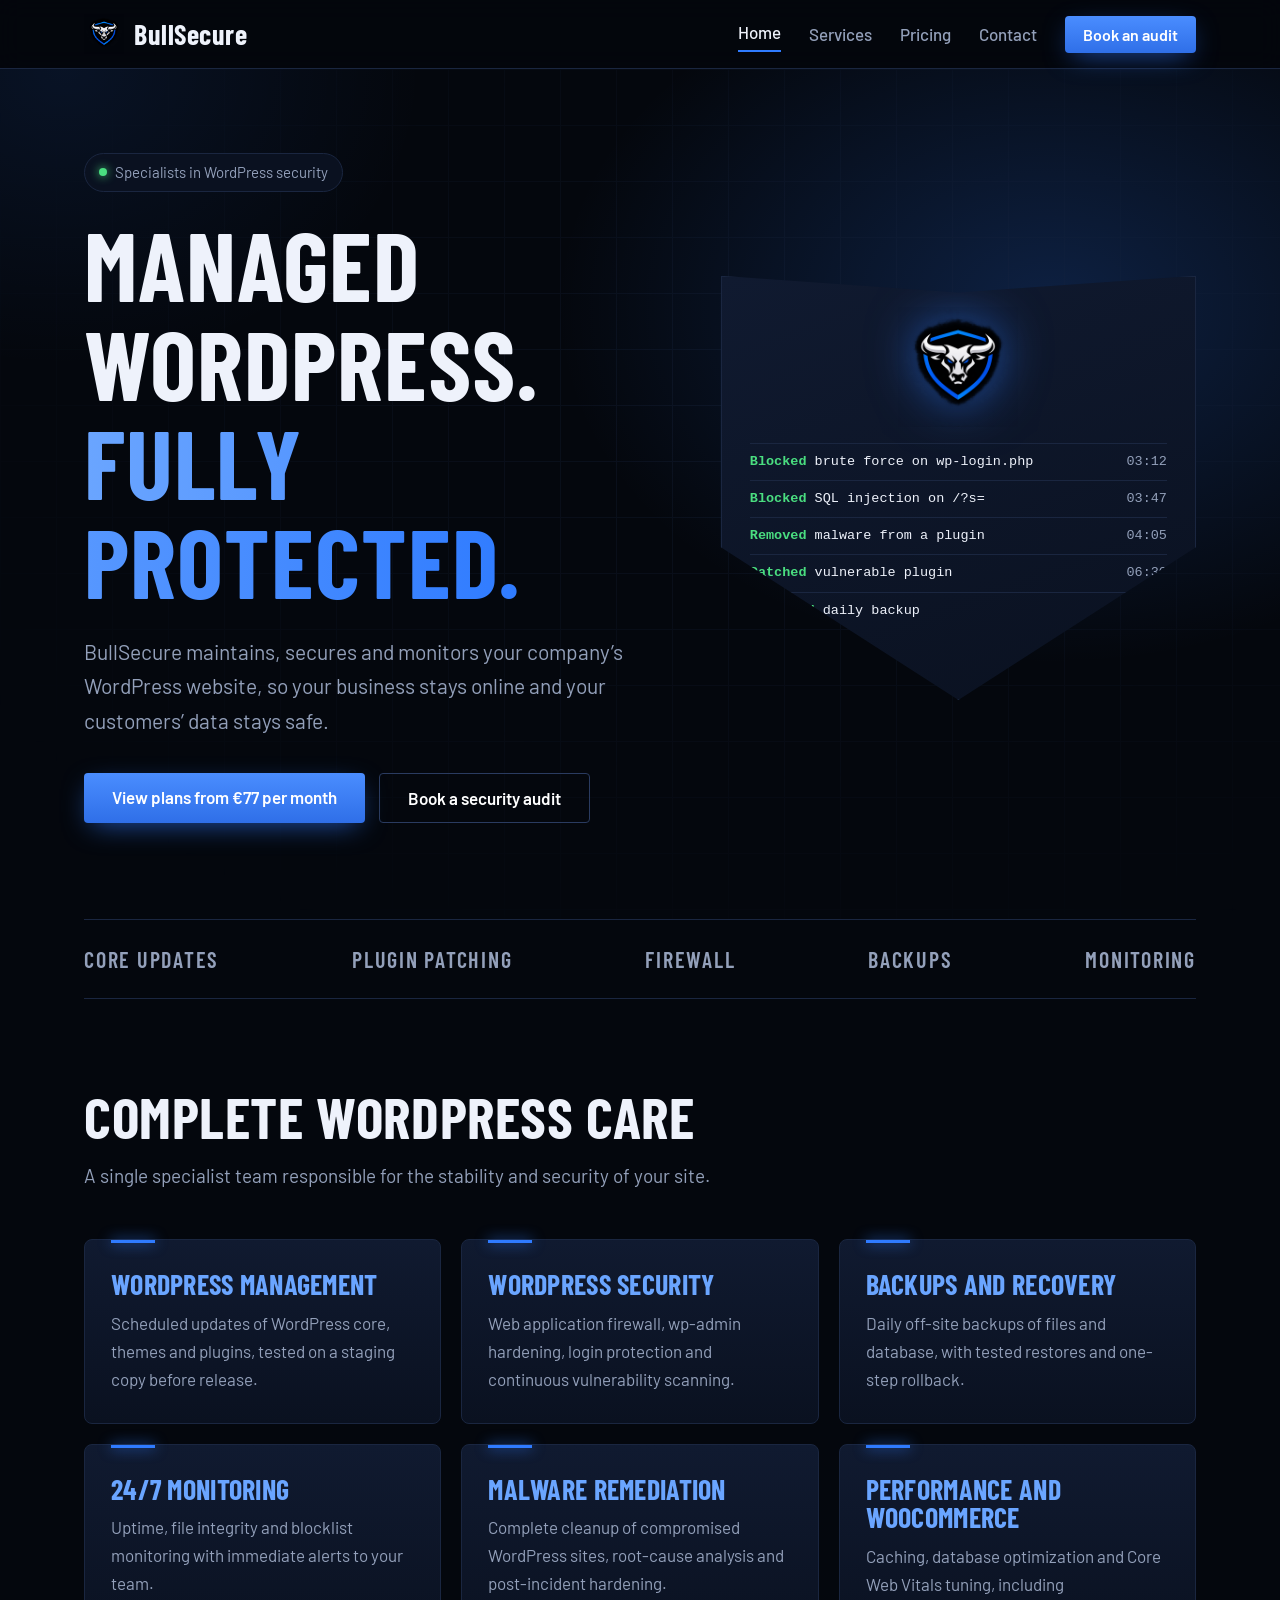
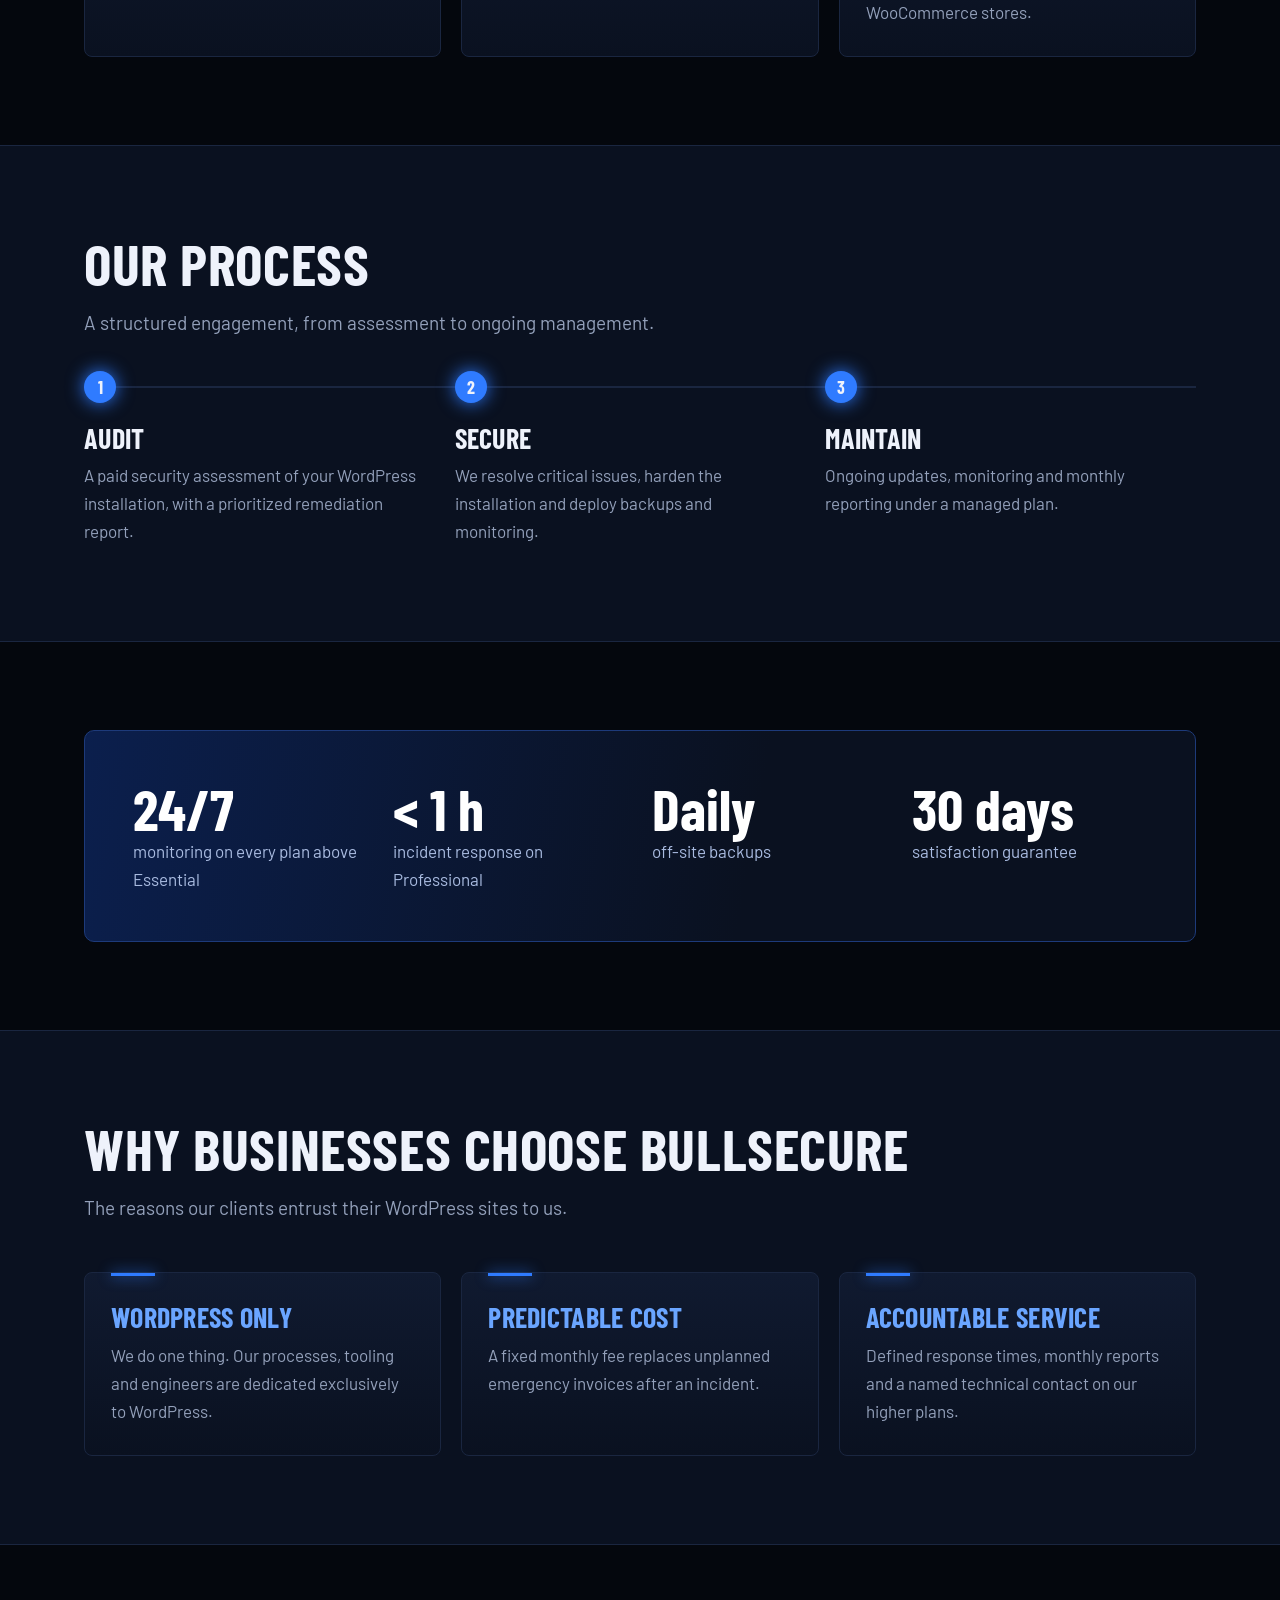
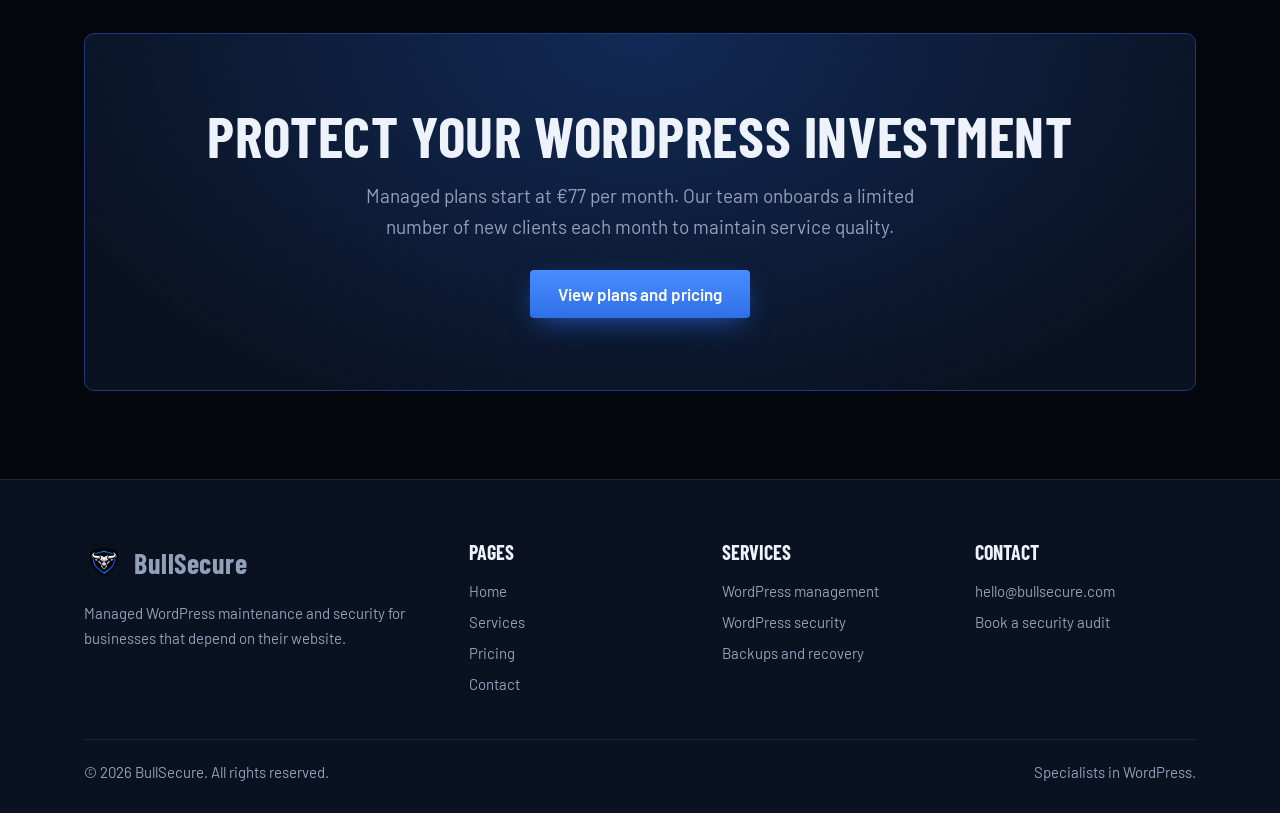
==== index.html @ 9d7e0af6 "First commit :p" ====
<!DOCTYPE html>
<html lang="en"><head><meta charset="utf-8"><meta name="viewport" content="width=device-width, initial-scale=1">
<title>Managed WordPress maintenance and security | BullSecure</title><meta name="description" content="BullSecure provides managed WordPress maintenance and security for businesses.">
<link rel="icon" href="assets/favicon.png"><link rel="preconnect" href="https://fonts.googleapis.com"><link href="https://fonts.googleapis.com/css2?family=Barlow+Condensed:wght@600;700&family=Barlow:wght@400;500;600&display=swap" rel="stylesheet">
<link rel="stylesheet" href="styles.css"></head><body>
<header><div class="w nav"><a class="brand" href="index.html"><img src="assets/logo.png" alt="">BullSecure</a>
<button class="tg" aria-expanded="false" aria-label="Toggle menu">Menu</button>
<nav><a href="index.html" aria-current="page">Home</a><a href="services.html">Services</a><a href="pricing.html">Pricing</a><a href="contact.html">Contact</a><a class="btn sm" href="contact.html">Book an audit</a></nav></div></header>
<main>
<div class="hero"><div class="w hg"><div><span class="pill">Specialists in WordPress security</span><h1>Managed WordPress. <em>Fully protected.</em></h1>
<p class="sub">BullSecure maintains, secures and monitors your company’s WordPress website, so your business stays online and your customers’ data stays safe.</p>
<div class="cta"><a class="btn" href="pricing.html">View plans from €77 per month</a><a class="btn o" href="contact.html">Book a security audit</a></div></div>
<div class="shield" aria-label="Example of blocked activity"><img src="assets/logo.png" alt="BullSecure logo"><ul class="feed">
<li><span><b>Blocked</b> brute force on wp-login.php</span><i>03:12</i></li><li><span><b>Blocked</b> SQL injection on /?s=</span><i>03:47</i></li><li><span><b>Removed</b> malware from a plugin</span><i>04:05</i></li><li><span><b>Patched</b> vulnerable plugin</span><i>06:30</i></li><li><span><b>Verified</b> daily backup</span><i>07:00</i></li></ul></div></div></div>
<div class="w"><div class="strip"><span>Core updates</span><span>Plugin patching</span><span>Firewall</span><span>Backups</span><span>Monitoring</span></div></div>
<section><div class="w"><h2>Complete WordPress care</h2><p class="lead">A single specialist team responsible for the stability and security of your site.</p><div class="g3"><div class="card"><h3>WordPress management</h3><p>Scheduled updates of WordPress core, themes and plugins, tested on a staging copy before release.</p></div><div class="card"><h3>WordPress security</h3><p>Web application firewall, wp-admin hardening, login protection and continuous vulnerability scanning.</p></div><div class="card"><h3>Backups and recovery</h3><p>Daily off-site backups of files and database, with tested restores and one-step rollback.</p></div><div class="card"><h3>24/7 monitoring</h3><p>Uptime, file integrity and blocklist monitoring with immediate alerts to your team.</p></div><div class="card"><h3>Malware remediation</h3><p>Complete cleanup of compromised WordPress sites, root-cause analysis and post-incident hardening.</p></div><div class="card"><h3>Performance and WooCommerce</h3><p>Caching, database optimization and Core Web Vitals tuning, including WooCommerce stores.</p></div></div></div></section>
<section class="alt"><div class="w"><h2>Our process</h2><p class="lead">A structured engagement, from assessment to ongoing management.</p><div class="steps">
<div class="step"><h3>Audit</h3><p>A paid security assessment of your WordPress installation, with a prioritized remediation report.</p></div>
<div class="step"><h3>Secure</h3><p>We resolve critical issues, harden the installation and deploy backups and monitoring.</p></div>
<div class="step"><h3>Maintain</h3><p>Ongoing updates, monitoring and monthly reporting under a managed plan.</p></div></div></div></section>
<section><div class="w"><div class="band"><div><strong>24/7</strong><span>monitoring on every plan above Essential</span></div><div><strong>&lt; 1 h</strong><span>incident response on Professional</span></div><div><strong>Daily</strong><span>off-site backups</span></div><div><strong>30 days</strong><span>satisfaction guarantee</span></div></div></div></section>
<section class="alt"><div class="w"><h2>Why businesses choose BullSecure</h2><p class="lead">The reasons our clients entrust their WordPress sites to us.</p><div class="g3">
<div class="card"><h3>WordPress only</h3><p>We do one thing. Our processes, tooling and engineers are dedicated exclusively to WordPress.</p></div>
<div class="card"><h3>Predictable cost</h3><p>A fixed monthly fee replaces unplanned emergency invoices after an incident.</p></div>
<div class="card"><h3>Accountable service</h3><p>Defined response times, monthly reports and a named technical contact on our higher plans.</p></div></div></div></section><section><div class="w"><div class="cb"><h2>Protect your WordPress investment</h2><p>Managed plans start at €77 per month. Our team onboards a limited number of new clients each month to maintain service quality.</p><a class="btn" href="pricing.html">View plans and pricing</a></div></div></section></main>
<footer><div class="w"><div class="fg"><div><a class="brand" href="index.html"><img src="assets/logo.png" alt="">BullSecure</a><p>Managed WordPress maintenance and security for businesses that depend on their website.</p></div>
<div><h4>Pages</h4><a href="index.html">Home</a><a href="services.html">Services</a><a href="pricing.html">Pricing</a><a href="contact.html">Contact</a></div><div><h4>Services</h4><a href="services.html">WordPress management</a><a href="services.html">WordPress security</a><a href="services.html">Backups and recovery</a></div><div><h4>Contact</h4><a href="mailto:hello@bullsecure.com">hello@bullsecure.com</a><a href="contact.html">Book a security audit</a></div></div>
<div class="copy"><span>© 2026 BullSecure. All rights reserved.</span><span>Specialists in WordPress.</span></div></div></footer>
<script src="script.js"></script></body></html>
---- styles.css ----
:root{--bg:#04070d;--s:#0a1120;--s2:#101a30;--tx:#eef2fb;--mu:#93a0ba;--ln:#1a2640;--ac:#2f7bff;--ac2:#6aa5ff;--ok:#4ade80;color-scheme:dark}
*,*::before,*::after{box-sizing:border-box}
html{scroll-behavior:smooth;scroll-padding-top:80px}
body{margin:0;background:var(--bg);color:var(--tx);font:400 17px/1.65 Barlow,system-ui,sans-serif}
h1,h2,h3{font-family:"Barlow Condensed","Arial Narrow",sans-serif;line-height:1.02;margin:0;text-transform:uppercase;letter-spacing:.01em}
a{color:inherit}img{max-width:100%}
.w{max-width:1160px;margin:0 auto;padding:0 24px}
:focus-visible{outline:2px solid var(--ac2);outline-offset:3px}
/* header */
header{position:sticky;top:0;z-index:20;background:rgba(4,7,13,.85);backdrop-filter:blur(12px);border-bottom:1px solid var(--ln)}
.nav{display:flex;align-items:center;justify-content:space-between;height:68px}
.brand{display:flex;align-items:center;gap:10px;text-decoration:none;font:700 28px "Barlow Condensed",sans-serif;letter-spacing:.02em}
.brand img{width:40px;height:40px}
nav{display:flex;align-items:center;gap:28px}
nav a:not(.btn){text-decoration:none;color:var(--mu);font-weight:500}
nav a:not(.btn):hover,nav a[aria-current]{color:var(--tx)}
nav a[aria-current]{box-shadow:0 2px 0 var(--ac);padding-bottom:4px}
.tg{display:none;background:none;border:1px solid var(--ln);color:var(--tx);border-radius:4px;padding:8px 12px;font:inherit;cursor:pointer}
.btn{display:inline-block;background:linear-gradient(180deg,#4a8dff,#2f6fe8);color:#fff;padding:14px 28px;border-radius:4px;font-weight:600;text-decoration:none;border:0;cursor:pointer;font:600 17px Barlow,sans-serif;box-shadow:0 8px 28px -8px rgba(47,123,255,.7);transition:transform .15s,box-shadow .15s}
.btn:hover{transform:translateY(-2px);box-shadow:0 12px 32px -8px rgba(47,123,255,.9)}
.btn.o{background:none;border:1px solid #2a3b60;box-shadow:none}.btn.o:hover{border-color:var(--ac)}
.btn.sm{padding:9px 18px;font-size:16px}
/* hero */
.hero{position:relative;overflow:hidden;padding:84px 0 96px;background:radial-gradient(55% 60% at 82% 28%,rgba(47,123,255,.22),transparent 70%),radial-gradient(40% 50% at 5% 0,rgba(47,123,255,.1),transparent 70%)}
.hero::before{content:"";position:absolute;inset:0;background-image:linear-gradient(var(--ln) 1px,transparent 1px),linear-gradient(90deg,var(--ln) 1px,transparent 1px);background-size:56px 56px;opacity:.35;mask-image:radial-gradient(70% 70% at 60% 40%,#000,transparent)}
.hg{position:relative;display:grid;grid-template-columns:1.1fr .9fr;gap:56px;align-items:center}
h1{font-size:clamp(52px,7.6vw,100px);font-weight:700}
h1 em{font-style:normal;background:linear-gradient(90deg,var(--ac2),var(--ac));-webkit-background-clip:text;background-clip:text;color:transparent}
.hero p.sub{color:var(--mu);font-size:21px;max-width:33em;margin:24px 0 34px}
.cta{display:flex;gap:14px;flex-wrap:wrap}
.pill{display:inline-flex;align-items:center;gap:8px;border:1px solid var(--ln);background:var(--s);padding:6px 14px;border-radius:99px;color:var(--mu);font-size:15px;margin-bottom:22px}
.pill::before{content:"";width:8px;height:8px;border-radius:50%;background:var(--ok);box-shadow:0 0 10px var(--ok)}
.shield{position:relative;background:linear-gradient(160deg,var(--s2),var(--s));border:1px solid var(--ln);padding:30px 28px 70px;clip-path:polygon(0 0,50% 4%,100% 0,100% 64%,50% 100%,0 64%);filter:drop-shadow(0 30px 60px rgba(47,123,255,.3))}
.shield img{display:block;width:120px;margin:0 auto 16px;filter:drop-shadow(0 0 24px rgba(47,123,255,.6))}
.feed{font:500 13.5px/1.5 ui-monospace,Menlo,Consolas,monospace;list-style:none;margin:0;padding:0}
.feed li{display:flex;justify-content:space-between;gap:10px;padding:8px 0;border-top:1px solid var(--ln);opacity:0;animation:in .5s forwards}
.feed b{color:var(--ok);font-weight:600}.feed i{font-style:normal;color:var(--mu)}
.feed li:nth-child(1){animation-delay:.4s}.feed li:nth-child(2){animation-delay:1.1s}.feed li:nth-child(3){animation-delay:1.8s}.feed li:nth-child(4){animation-delay:2.5s}.feed li:nth-child(5){animation-delay:3.2s}
@keyframes in{from{opacity:0;transform:translateY(6px)}to{opacity:1;transform:none}}
.page-hero{padding:72px 0 56px;background:radial-gradient(50% 90% at 90% 0,rgba(47,123,255,.2),transparent 70%);border-bottom:1px solid var(--ln)}
.page-hero h1{font-size:clamp(44px,6vw,76px)}.page-hero p{color:var(--mu);font-size:20px;max-width:36em;margin:16px 0 0}
/* sections */
section{padding:88px 0}.alt{background:var(--s);border-block:1px solid var(--ln)}
h2{font-size:clamp(36px,5vw,58px);margin-bottom:14px}h3{font-size:28px}
.lead{color:var(--mu);max-width:36em;margin:0 0 48px;font-size:19px}
.strip{display:flex;justify-content:space-between;gap:20px;flex-wrap:wrap;padding:26px 0;color:var(--mu);font:600 22px "Barlow Condensed",sans-serif;text-transform:uppercase;letter-spacing:.08em;border-block:1px solid var(--ln)}
.g3{display:grid;grid-template-columns:repeat(3,1fr);gap:20px}.g2{display:grid;grid-template-columns:1fr 1fr;gap:20px}
.card{position:relative;background:linear-gradient(180deg,var(--s2),var(--s));border:1px solid var(--ln);border-radius:8px;padding:30px 26px;transition:border-color .2s,transform .2s}
.card::before{content:"";position:absolute;left:26px;top:0;width:44px;height:3px;background:var(--ac);box-shadow:0 0 14px var(--ac)}
.card:hover{border-color:#2f4a80;transform:translateY(-3px)}
.card h3{margin-bottom:10px;color:var(--ac2)}.card p{margin:0;color:var(--mu)}
.card ul,.plan ul{padding:0;margin:16px 0 0;list-style:none;color:var(--mu)}
.card li,.plan li{padding:5px 0 5px 24px;position:relative}
.card li::before,.plan li::before{content:"";position:absolute;left:2px;top:13px;width:10px;height:6px;border-left:2px solid var(--ac);border-bottom:2px solid var(--ac);transform:rotate(-45deg)}
.steps{display:grid;grid-template-columns:repeat(3,1fr);gap:0;counter-reset:s}
.step{padding:8px 32px 8px 0;border-top:2px solid var(--ln);counter-increment:s;position:relative}
.step::before{content:counter(s);position:absolute;top:-17px;left:0;width:32px;height:32px;border-radius:50%;background:var(--ac);display:grid;place-items:center;font:700 18px "Barlow Condensed";box-shadow:0 0 18px var(--ac)}
.step h3{margin:28px 0 8px}.step p{color:var(--mu);margin:0}
.band{background:linear-gradient(100deg,#0b1f4d,#0a1120 60%);border:1px solid #1d3a7a;border-radius:10px;padding:48px;display:grid;grid-template-columns:repeat(4,1fr);gap:24px}
.band strong{display:block;font:700 58px/1 "Barlow Condensed",sans-serif;color:#fff}.band span{color:#a9bbe0}
.quote{font-size:19px;color:var(--tx)}.quote small{display:block;margin-top:14px;color:var(--mu);font-size:15px}
.cb{text-align:center;padding:72px 24px;border:1px solid #1d3a7a;border-radius:10px;background:radial-gradient(60% 120% at 50% 0,rgba(47,123,255,.3),var(--s))}
.cb p{color:var(--mu);margin:0 auto 28px;max-width:30em;font-size:19px}
/* pricing */
.plan{position:relative;border:1px solid var(--ln);background:var(--s);border-radius:8px;padding:34px 28px;display:flex;flex-direction:column}
.plan.hot{border-color:var(--ac);background:linear-gradient(180deg,#0f1f45,var(--s));box-shadow:0 0 50px -12px rgba(47,123,255,.6)}
.tag{position:absolute;top:-13px;left:28px;background:var(--ac);padding:2px 12px;border-radius:99px;font-size:14px;font-weight:600}
.price{font:700 54px/1 "Barlow Condensed",sans-serif;margin:14px 0 6px}.price small{font:400 16px Barlow,sans-serif;color:var(--mu)}
.plan ul{flex:1;margin:20px 0 28px}
table{width:100%;border-collapse:collapse;min-width:620px}th,td{padding:14px 16px;border-bottom:1px solid var(--ln);text-align:center}th:first-child,td:first-child{text-align:left;color:var(--mu)}th{font:700 24px "Barlow Condensed";text-transform:uppercase}td.y{color:var(--ok);font-weight:700}td.n{color:#4a5675}
.scroll{overflow-x:auto;border:1px solid var(--ln);border-radius:8px;background:var(--s)}
details{border-bottom:1px solid var(--ln);padding:18px 0}summary{cursor:pointer;font:600 20px Barlow;list-style:none;display:flex;justify-content:space-between}summary::after{content:"+";color:var(--ac2);font-size:26px;line-height:1}details[open] summary::after{content:"\2212"}details p{color:var(--mu);margin:12px 0 0;max-width:46em}
/* contact */
.ct{display:grid;grid-template-columns:.9fr 1.1fr;gap:56px}
form{display:grid;gap:16px;background:var(--s);border:1px solid var(--ln);border-radius:10px;padding:32px}
label{display:grid;gap:6px;font-weight:500;font-size:15px}
input,select,textarea{font:inherit;color:var(--tx);background:var(--bg);border:1px solid var(--ln);border-radius:4px;padding:12px 14px;width:100%}
input:focus,select:focus,textarea:focus{outline:2px solid var(--ac);border-color:var(--ac)}
#ok{display:none;color:var(--ok);font-weight:600}
.info p{margin:0 0 18px;color:var(--mu)}.info b{display:block;color:var(--tx)}
/* footer */
footer{border-top:1px solid var(--ln);padding:60px 0 28px;background:var(--s);color:var(--mu);font-size:15px}
.fg{display:grid;grid-template-columns:1.6fr 1fr 1fr 1fr;gap:32px}footer h4{margin:0 0 12px;color:var(--tx);font:700 20px "Barlow Condensed";text-transform:uppercase}footer a{display:block;text-decoration:none;padding:3px 0}footer a:hover{color:var(--tx)}
.copy{margin-top:40px;padding-top:20px;border-top:1px solid var(--ln);display:flex;justify-content:space-between;flex-wrap:wrap;gap:8px}
@media(max-width:900px){.hg,.ct,.g3,.g2,.steps,.band,.fg{grid-template-columns:1fr}.step{padding-bottom:28px}.hero{padding-top:48px}section{padding:60px 0}.tg{display:block}
nav{display:none;position:absolute;top:68px;left:0;right:0;flex-direction:column;align-items:flex-start;gap:16px;padding:20px 24px;background:var(--bg);border-bottom:1px solid var(--ln)}nav.open{display:flex}.band{padding:30px}}
@media(prefers-reduced-motion:reduce){.feed li{animation:none;opacity:1}html{scroll-behavior:auto}*{transition:none!important}}
.was{color:#6b7896;text-decoration:line-through;font-size:18px;font-family:Barlow}
.pd{color:var(--ac2);font-size:15px;margin:0}
.save{display:inline-block;margin-left:8px;background:#0d2a1c;color:var(--ok);border:1px solid #1d5a38;border-radius:99px;padding:1px 10px;font-size:13px;font-weight:600;vertical-align:middle}
.tgl{display:inline-flex;border:1px solid var(--ln);border-radius:99px;padding:4px;background:var(--s);margin-bottom:40px}
.tgl button{background:none;border:0;color:var(--mu);padding:10px 24px;border-radius:99px;font:600 16px Barlow;cursor:pointer}
.tgl button.on{background:var(--ac);color:#fff}
.plan.hot{transform:translateY(-14px);padding-top:40px}
.vs td:last-child{text-align:right;color:var(--tx)}.vs td:first-child{text-align:left}
.vs tr.tot td{font:700 26px "Barlow Condensed";border-bottom:0}.vs{min-width:0}
.g3 .card .k{color:var(--tx)}
@media(max-width:900px){.plan.hot{transform:none}}
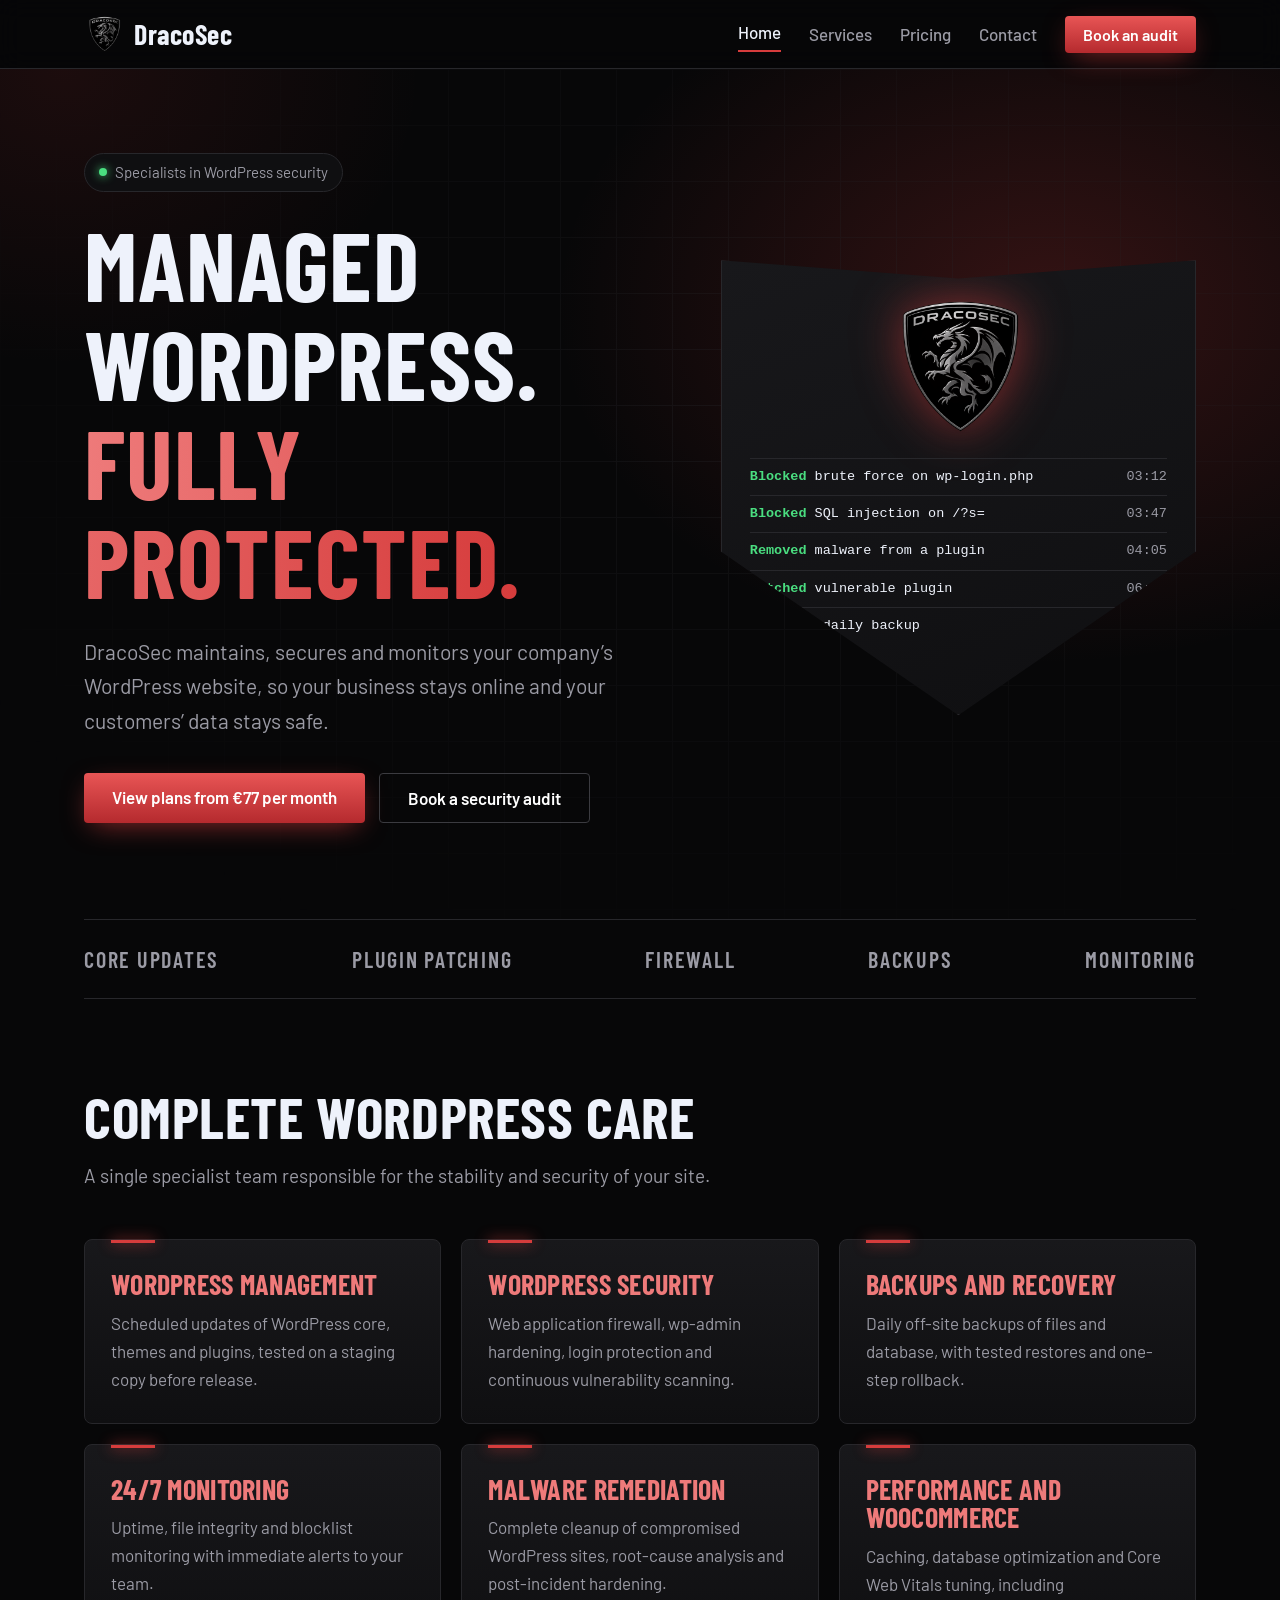
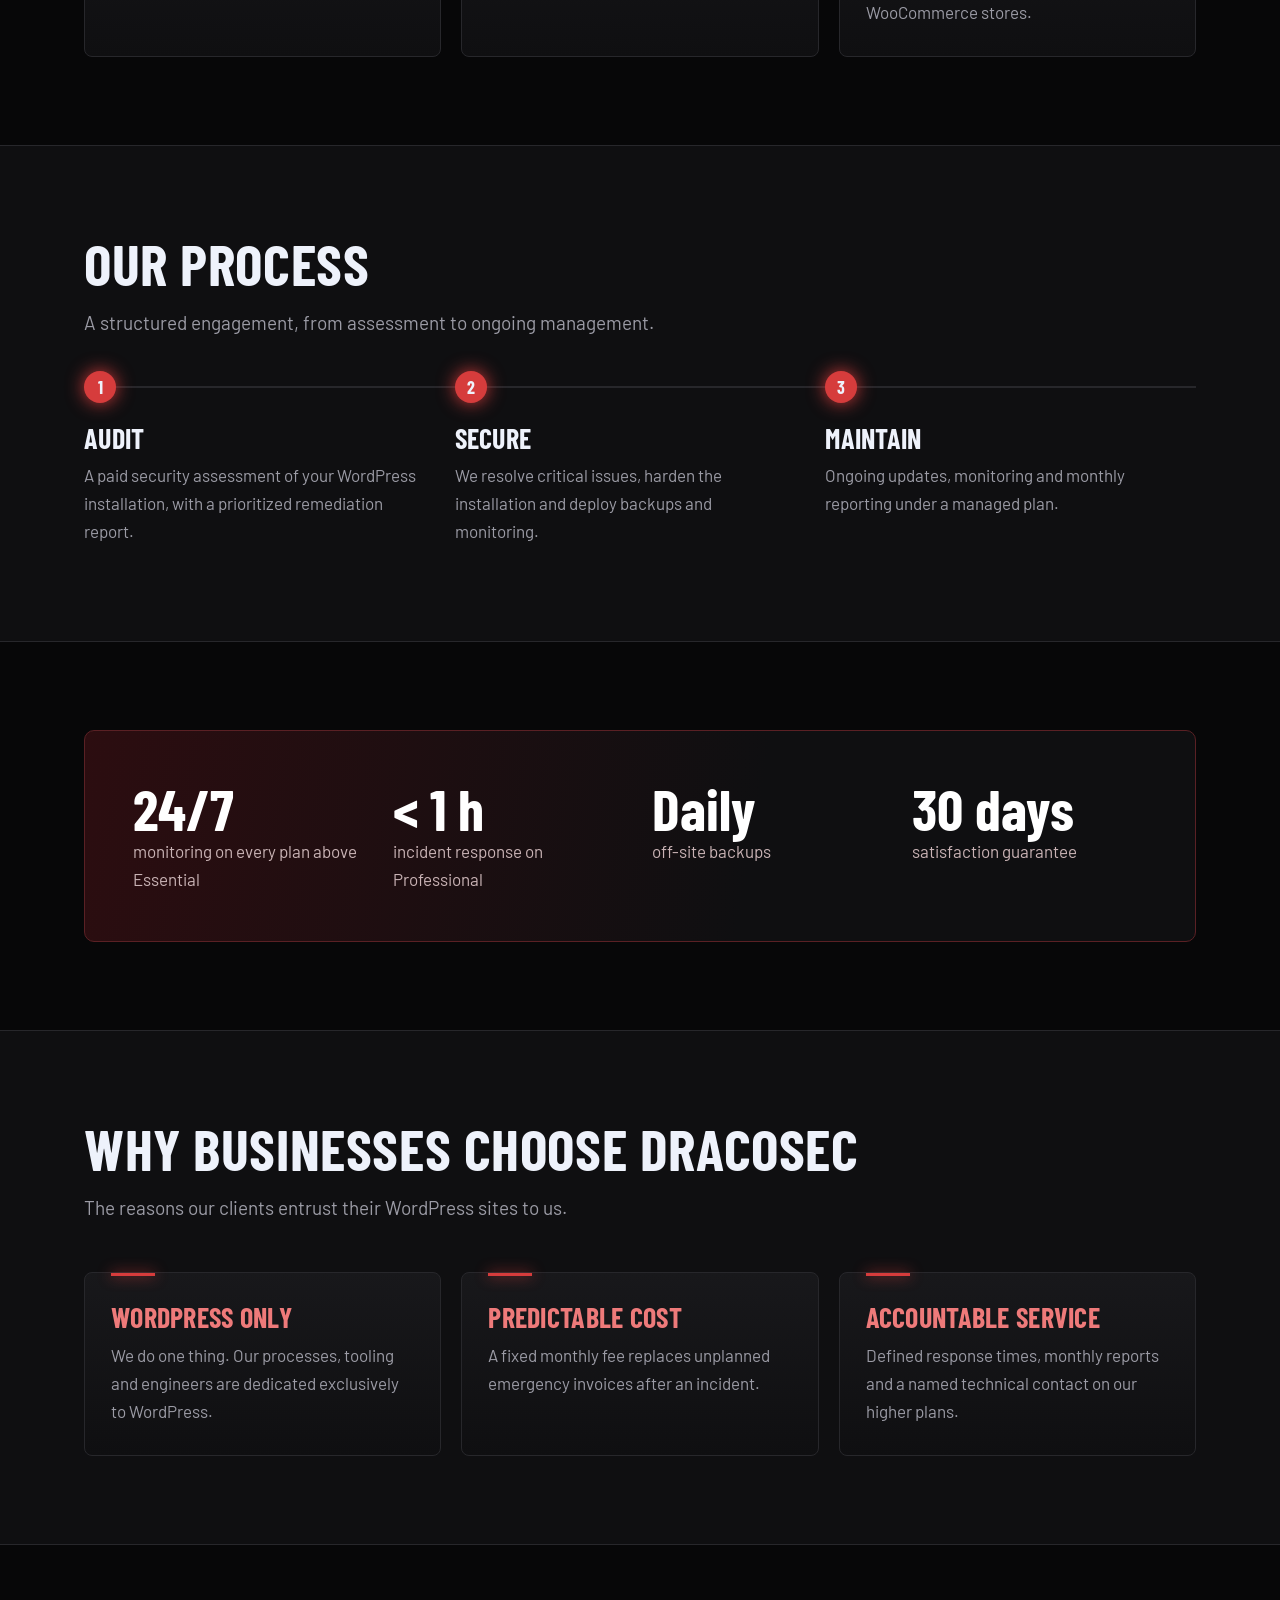
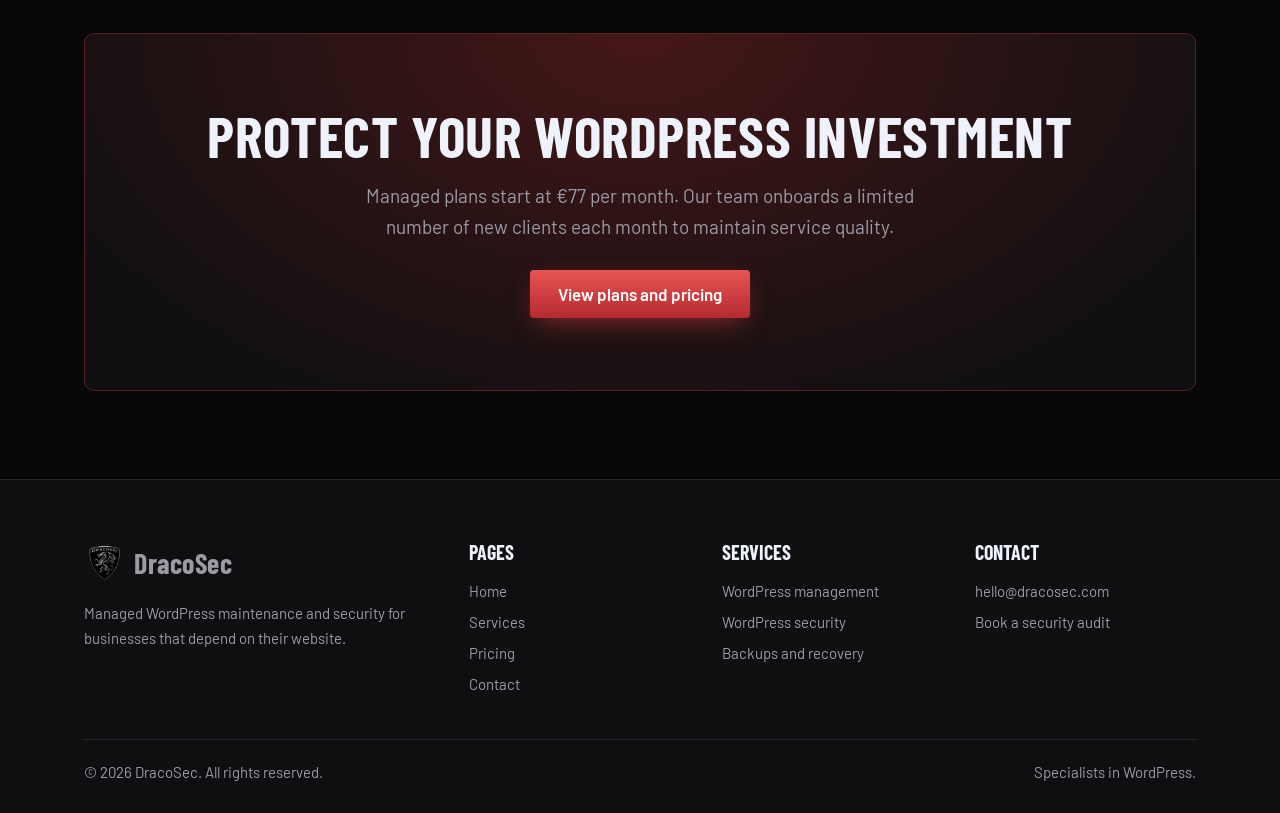
==== commit 3358a2ab: "Reemplazar sitio BullSecure por DracoSec" ====
--- a/index.html
+++ b/index.html
@@ -1,16 +1,16 @@
 <!DOCTYPE html>
 <html lang="en"><head><meta charset="utf-8"><meta name="viewport" content="width=device-width, initial-scale=1">
-<title>Managed WordPress maintenance and security | BullSecure</title><meta name="description" content="BullSecure provides managed WordPress maintenance and security for businesses.">
+<title>Managed WordPress maintenance and security | DracoSec</title><meta name="description" content="DracoSec provides managed WordPress maintenance and security for businesses.">
 <link rel="icon" href="assets/favicon.png"><link rel="preconnect" href="https://fonts.googleapis.com"><link href="https://fonts.googleapis.com/css2?family=Barlow+Condensed:wght@600;700&family=Barlow:wght@400;500;600&display=swap" rel="stylesheet">
 <link rel="stylesheet" href="styles.css"></head><body>
-<header><div class="w nav"><a class="brand" href="index.html"><img src="assets/logo.png" alt="">BullSecure</a>
+<header><div class="w nav"><a class="brand" href="index.html"><img src="assets/logo.png" alt="">DracoSec</a>
 <button class="tg" aria-expanded="false" aria-label="Toggle menu">Menu</button>
 <nav><a href="index.html" aria-current="page">Home</a><a href="services.html">Services</a><a href="pricing.html">Pricing</a><a href="contact.html">Contact</a><a class="btn sm" href="contact.html">Book an audit</a></nav></div></header>
 <main>
 <div class="hero"><div class="w hg"><div><span class="pill">Specialists in WordPress security</span><h1>Managed WordPress. <em>Fully protected.</em></h1>
-<p class="sub">BullSecure maintains, secures and monitors your company’s WordPress website, so your business stays online and your customers’ data stays safe.</p>
+<p class="sub">DracoSec maintains, secures and monitors your company’s WordPress website, so your business stays online and your customers’ data stays safe.</p>
 <div class="cta"><a class="btn" href="pricing.html">View plans from €77 per month</a><a class="btn o" href="contact.html">Book a security audit</a></div></div>
-<div class="shield" aria-label="Example of blocked activity"><img src="assets/logo.png" alt="BullSecure logo"><ul class="feed">
+<div class="shield" aria-label="Example of blocked activity"><img src="assets/logo.png" alt="DracoSec logo"><ul class="feed">
 <li><span><b>Blocked</b> brute force on wp-login.php</span><i>03:12</i></li><li><span><b>Blocked</b> SQL injection on /?s=</span><i>03:47</i></li><li><span><b>Removed</b> malware from a plugin</span><i>04:05</i></li><li><span><b>Patched</b> vulnerable plugin</span><i>06:30</i></li><li><span><b>Verified</b> daily backup</span><i>07:00</i></li></ul></div></div></div>
 <div class="w"><div class="strip"><span>Core updates</span><span>Plugin patching</span><span>Firewall</span><span>Backups</span><span>Monitoring</span></div></div>
 <section><div class="w"><h2>Complete WordPress care</h2><p class="lead">A single specialist team responsible for the stability and security of your site.</p><div class="g3"><div class="card"><h3>WordPress management</h3><p>Scheduled updates of WordPress core, themes and plugins, tested on a staging copy before release.</p></div><div class="card"><h3>WordPress security</h3><p>Web application firewall, wp-admin hardening, login protection and continuous vulnerability scanning.</p></div><div class="card"><h3>Backups and recovery</h3><p>Daily off-site backups of files and database, with tested restores and one-step rollback.</p></div><div class="card"><h3>24/7 monitoring</h3><p>Uptime, file integrity and blocklist monitoring with immediate alerts to your team.</p></div><div class="card"><h3>Malware remediation</h3><p>Complete cleanup of compromised WordPress sites, root-cause analysis and post-incident hardening.</p></div><div class="card"><h3>Performance and WooCommerce</h3><p>Caching, database optimization and Core Web Vitals tuning, including WooCommerce stores.</p></div></div></div></section>
@@ -19,11 +19,11 @@
 <div class="step"><h3>Secure</h3><p>We resolve critical issues, harden the installation and deploy backups and monitoring.</p></div>
 <div class="step"><h3>Maintain</h3><p>Ongoing updates, monitoring and monthly reporting under a managed plan.</p></div></div></div></section>
 <section><div class="w"><div class="band"><div><strong>24/7</strong><span>monitoring on every plan above Essential</span></div><div><strong>&lt; 1 h</strong><span>incident response on Professional</span></div><div><strong>Daily</strong><span>off-site backups</span></div><div><strong>30 days</strong><span>satisfaction guarantee</span></div></div></div></section>
-<section class="alt"><div class="w"><h2>Why businesses choose BullSecure</h2><p class="lead">The reasons our clients entrust their WordPress sites to us.</p><div class="g3">
+<section class="alt"><div class="w"><h2>Why businesses choose DracoSec</h2><p class="lead">The reasons our clients entrust their WordPress sites to us.</p><div class="g3">
 <div class="card"><h3>WordPress only</h3><p>We do one thing. Our processes, tooling and engineers are dedicated exclusively to WordPress.</p></div>
 <div class="card"><h3>Predictable cost</h3><p>A fixed monthly fee replaces unplanned emergency invoices after an incident.</p></div>
 <div class="card"><h3>Accountable service</h3><p>Defined response times, monthly reports and a named technical contact on our higher plans.</p></div></div></div></section><section><div class="w"><div class="cb"><h2>Protect your WordPress investment</h2><p>Managed plans start at €77 per month. Our team onboards a limited number of new clients each month to maintain service quality.</p><a class="btn" href="pricing.html">View plans and pricing</a></div></div></section></main>
-<footer><div class="w"><div class="fg"><div><a class="brand" href="index.html"><img src="assets/logo.png" alt="">BullSecure</a><p>Managed WordPress maintenance and security for businesses that depend on their website.</p></div>
-<div><h4>Pages</h4><a href="index.html">Home</a><a href="services.html">Services</a><a href="pricing.html">Pricing</a><a href="contact.html">Contact</a></div><div><h4>Services</h4><a href="services.html">WordPress management</a><a href="services.html">WordPress security</a><a href="services.html">Backups and recovery</a></div><div><h4>Contact</h4><a href="mailto:hello@bullsecure.com">hello@bullsecure.com</a><a href="contact.html">Book a security audit</a></div></div>
-<div class="copy"><span>© 2026 BullSecure. All rights reserved.</span><span>Specialists in WordPress.</span></div></div></footer>
+<footer><div class="w"><div class="fg"><div><a class="brand" href="index.html"><img src="assets/logo.png" alt="">DracoSec</a><p>Managed WordPress maintenance and security for businesses that depend on their website.</p></div>
+<div><h4>Pages</h4><a href="index.html">Home</a><a href="services.html">Services</a><a href="pricing.html">Pricing</a><a href="contact.html">Contact</a></div><div><h4>Services</h4><a href="services.html">WordPress management</a><a href="services.html">WordPress security</a><a href="services.html">Backups and recovery</a></div><div><h4>Contact</h4><a href="mailto:hello@dracosec.com">hello@dracosec.com</a><a href="contact.html">Book a security audit</a></div></div>
+<div class="copy"><span>© 2026 DracoSec. All rights reserved.</span><span>Specialists in WordPress.</span></div></div></footer>
 <script src="script.js"></script></body></html>
--- a/styles.css
+++ b/styles.css
@@ -1,4 +1,4 @@
-:root{--bg:#04070d;--s:#0a1120;--s2:#101a30;--tx:#eef2fb;--mu:#93a0ba;--ln:#1a2640;--ac:#2f7bff;--ac2:#6aa5ff;--ok:#4ade80;color-scheme:dark}
+:root{--bg:#070708;--s:#0f0f11;--s2:#18181b;--tx:#eef2fb;--mu:#9b9ba5;--ln:#27272b;--ac:#d63c3c;--ac2:#ee7a7a;--ok:#4ade80;color-scheme:dark}
 *,*::before,*::after{box-sizing:border-box}
 html{scroll-behavior:smooth;scroll-padding-top:80px}
 body{margin:0;background:var(--bg);color:var(--tx);font:400 17px/1.65 Barlow,system-ui,sans-serif}
@@ -7,7 +7,7 @@
 .w{max-width:1160px;margin:0 auto;padding:0 24px}
 :focus-visible{outline:2px solid var(--ac2);outline-offset:3px}
 /* header */
-header{position:sticky;top:0;z-index:20;background:rgba(4,7,13,.85);backdrop-filter:blur(12px);border-bottom:1px solid var(--ln)}
+header{position:sticky;top:0;z-index:20;background:rgba(7,7,8,.85);backdrop-filter:blur(12px);border-bottom:1px solid var(--ln)}
 .nav{display:flex;align-items:center;justify-content:space-between;height:68px}
 .brand{display:flex;align-items:center;gap:10px;text-decoration:none;font:700 28px "Barlow Condensed",sans-serif;letter-spacing:.02em}
 .brand img{width:40px;height:40px}
@@ -16,12 +16,12 @@
 nav a:not(.btn):hover,nav a[aria-current]{color:var(--tx)}
 nav a[aria-current]{box-shadow:0 2px 0 var(--ac);padding-bottom:4px}
 .tg{display:none;background:none;border:1px solid var(--ln);color:var(--tx);border-radius:4px;padding:8px 12px;font:inherit;cursor:pointer}
-.btn{display:inline-block;background:linear-gradient(180deg,#4a8dff,#2f6fe8);color:#fff;padding:14px 28px;border-radius:4px;font-weight:600;text-decoration:none;border:0;cursor:pointer;font:600 17px Barlow,sans-serif;box-shadow:0 8px 28px -8px rgba(47,123,255,.7);transition:transform .15s,box-shadow .15s}
-.btn:hover{transform:translateY(-2px);box-shadow:0 12px 32px -8px rgba(47,123,255,.9)}
-.btn.o{background:none;border:1px solid #2a3b60;box-shadow:none}.btn.o:hover{border-color:var(--ac)}
+.btn{display:inline-block;background:linear-gradient(180deg,#e85555,#b52a2e);color:#fff;padding:14px 28px;border-radius:4px;font-weight:600;text-decoration:none;border:0;cursor:pointer;font:600 17px Barlow,sans-serif;box-shadow:0 8px 28px -8px rgba(214,60,60,.7);transition:transform .15s,box-shadow .15s}
+.btn:hover{transform:translateY(-2px);box-shadow:0 12px 32px -8px rgba(214,60,60,.9)}
+.btn.o{background:none;border:1px solid #3b3b40;box-shadow:none}.btn.o:hover{border-color:var(--ac)}
 .btn.sm{padding:9px 18px;font-size:16px}
 /* hero */
-.hero{position:relative;overflow:hidden;padding:84px 0 96px;background:radial-gradient(55% 60% at 82% 28%,rgba(47,123,255,.22),transparent 70%),radial-gradient(40% 50% at 5% 0,rgba(47,123,255,.1),transparent 70%)}
+.hero{position:relative;overflow:hidden;padding:84px 0 96px;background:radial-gradient(55% 60% at 82% 28%,rgba(214,60,60,.22),transparent 70%),radial-gradient(40% 50% at 5% 0,rgba(214,60,60,.1),transparent 70%)}
 .hero::before{content:"";position:absolute;inset:0;background-image:linear-gradient(var(--ln) 1px,transparent 1px),linear-gradient(90deg,var(--ln) 1px,transparent 1px);background-size:56px 56px;opacity:.35;mask-image:radial-gradient(70% 70% at 60% 40%,#000,transparent)}
 .hg{position:relative;display:grid;grid-template-columns:1.1fr .9fr;gap:56px;align-items:center}
 h1{font-size:clamp(52px,7.6vw,100px);font-weight:700}
@@ -30,14 +30,14 @@
 .cta{display:flex;gap:14px;flex-wrap:wrap}
 .pill{display:inline-flex;align-items:center;gap:8px;border:1px solid var(--ln);background:var(--s);padding:6px 14px;border-radius:99px;color:var(--mu);font-size:15px;margin-bottom:22px}
 .pill::before{content:"";width:8px;height:8px;border-radius:50%;background:var(--ok);box-shadow:0 0 10px var(--ok)}
-.shield{position:relative;background:linear-gradient(160deg,var(--s2),var(--s));border:1px solid var(--ln);padding:30px 28px 70px;clip-path:polygon(0 0,50% 4%,100% 0,100% 64%,50% 100%,0 64%);filter:drop-shadow(0 30px 60px rgba(47,123,255,.3))}
-.shield img{display:block;width:120px;margin:0 auto 16px;filter:drop-shadow(0 0 24px rgba(47,123,255,.6))}
+.shield{position:relative;background:linear-gradient(160deg,var(--s2),var(--s));border:1px solid var(--ln);padding:30px 28px 70px;clip-path:polygon(0 0,50% 4%,100% 0,100% 64%,50% 100%,0 64%);filter:drop-shadow(0 30px 60px rgba(214,60,60,.3))}
+.shield img{display:block;width:150px;margin:0 auto 16px;filter:drop-shadow(0 0 24px rgba(214,60,60,.6))}
 .feed{font:500 13.5px/1.5 ui-monospace,Menlo,Consolas,monospace;list-style:none;margin:0;padding:0}
 .feed li{display:flex;justify-content:space-between;gap:10px;padding:8px 0;border-top:1px solid var(--ln);opacity:0;animation:in .5s forwards}
 .feed b{color:var(--ok);font-weight:600}.feed i{font-style:normal;color:var(--mu)}
 .feed li:nth-child(1){animation-delay:.4s}.feed li:nth-child(2){animation-delay:1.1s}.feed li:nth-child(3){animation-delay:1.8s}.feed li:nth-child(4){animation-delay:2.5s}.feed li:nth-child(5){animation-delay:3.2s}
 @keyframes in{from{opacity:0;transform:translateY(6px)}to{opacity:1;transform:none}}
-.page-hero{padding:72px 0 56px;background:radial-gradient(50% 90% at 90% 0,rgba(47,123,255,.2),transparent 70%);border-bottom:1px solid var(--ln)}
+.page-hero{padding:72px 0 56px;background:radial-gradient(50% 90% at 90% 0,rgba(214,60,60,.2),transparent 70%);border-bottom:1px solid var(--ln)}
 .page-hero h1{font-size:clamp(44px,6vw,76px)}.page-hero p{color:var(--mu);font-size:20px;max-width:36em;margin:16px 0 0}
 /* sections */
 section{padding:88px 0}.alt{background:var(--s);border-block:1px solid var(--ln)}
@@ -47,7 +47,7 @@
 .g3{display:grid;grid-template-columns:repeat(3,1fr);gap:20px}.g2{display:grid;grid-template-columns:1fr 1fr;gap:20px}
 .card{position:relative;background:linear-gradient(180deg,var(--s2),var(--s));border:1px solid var(--ln);border-radius:8px;padding:30px 26px;transition:border-color .2s,transform .2s}
 .card::before{content:"";position:absolute;left:26px;top:0;width:44px;height:3px;background:var(--ac);box-shadow:0 0 14px var(--ac)}
-.card:hover{border-color:#2f4a80;transform:translateY(-3px)}
+.card:hover{border-color:#5c3336;transform:translateY(-3px)}
 .card h3{margin-bottom:10px;color:var(--ac2)}.card p{margin:0;color:var(--mu)}
 .card ul,.plan ul{padding:0;margin:16px 0 0;list-style:none;color:var(--mu)}
 .card li,.plan li{padding:5px 0 5px 24px;position:relative}
@@ -56,18 +56,18 @@
 .step{padding:8px 32px 8px 0;border-top:2px solid var(--ln);counter-increment:s;position:relative}
 .step::before{content:counter(s);position:absolute;top:-17px;left:0;width:32px;height:32px;border-radius:50%;background:var(--ac);display:grid;place-items:center;font:700 18px "Barlow Condensed";box-shadow:0 0 18px var(--ac)}
 .step h3{margin:28px 0 8px}.step p{color:var(--mu);margin:0}
-.band{background:linear-gradient(100deg,#0b1f4d,#0a1120 60%);border:1px solid #1d3a7a;border-radius:10px;padding:48px;display:grid;grid-template-columns:repeat(4,1fr);gap:24px}
-.band strong{display:block;font:700 58px/1 "Barlow Condensed",sans-serif;color:#fff}.band span{color:#a9bbe0}
+.band{background:linear-gradient(100deg,#2c0d10,#0f0f11 60%);border:1px solid #5a2024;border-radius:10px;padding:48px;display:grid;grid-template-columns:repeat(4,1fr);gap:24px}
+.band strong{display:block;font:700 58px/1 "Barlow Condensed",sans-serif;color:#fff}.band span{color:#c9b3b5}
 .quote{font-size:19px;color:var(--tx)}.quote small{display:block;margin-top:14px;color:var(--mu);font-size:15px}
-.cb{text-align:center;padding:72px 24px;border:1px solid #1d3a7a;border-radius:10px;background:radial-gradient(60% 120% at 50% 0,rgba(47,123,255,.3),var(--s))}
+.cb{text-align:center;padding:72px 24px;border:1px solid #5a2024;border-radius:10px;background:radial-gradient(60% 120% at 50% 0,rgba(214,60,60,.3),var(--s))}
 .cb p{color:var(--mu);margin:0 auto 28px;max-width:30em;font-size:19px}
 /* pricing */
 .plan{position:relative;border:1px solid var(--ln);background:var(--s);border-radius:8px;padding:34px 28px;display:flex;flex-direction:column}
-.plan.hot{border-color:var(--ac);background:linear-gradient(180deg,#0f1f45,var(--s));box-shadow:0 0 50px -12px rgba(47,123,255,.6)}
+.plan.hot{border-color:var(--ac);background:linear-gradient(180deg,#251012,var(--s));box-shadow:0 0 50px -12px rgba(214,60,60,.6)}
 .tag{position:absolute;top:-13px;left:28px;background:var(--ac);padding:2px 12px;border-radius:99px;font-size:14px;font-weight:600}
 .price{font:700 54px/1 "Barlow Condensed",sans-serif;margin:14px 0 6px}.price small{font:400 16px Barlow,sans-serif;color:var(--mu)}
 .plan ul{flex:1;margin:20px 0 28px}
-table{width:100%;border-collapse:collapse;min-width:620px}th,td{padding:14px 16px;border-bottom:1px solid var(--ln);text-align:center}th:first-child,td:first-child{text-align:left;color:var(--mu)}th{font:700 24px "Barlow Condensed";text-transform:uppercase}td.y{color:var(--ok);font-weight:700}td.n{color:#4a5675}
+table{width:100%;border-collapse:collapse;min-width:620px}th,td{padding:14px 16px;border-bottom:1px solid var(--ln);text-align:center}th:first-child,td:first-child{text-align:left;color:var(--mu)}th{font:700 24px "Barlow Condensed";text-transform:uppercase}td.y{color:var(--ok);font-weight:700}td.n{color:#55555e}
 .scroll{overflow-x:auto;border:1px solid var(--ln);border-radius:8px;background:var(--s)}
 details{border-bottom:1px solid var(--ln);padding:18px 0}summary{cursor:pointer;font:600 20px Barlow;list-style:none;display:flex;justify-content:space-between}summary::after{content:"+";color:var(--ac2);font-size:26px;line-height:1}details[open] summary::after{content:"\2212"}details p{color:var(--mu);margin:12px 0 0;max-width:46em}
 /* contact */
@@ -85,7 +85,7 @@
 @media(max-width:900px){.hg,.ct,.g3,.g2,.steps,.band,.fg{grid-template-columns:1fr}.step{padding-bottom:28px}.hero{padding-top:48px}section{padding:60px 0}.tg{display:block}
 nav{display:none;position:absolute;top:68px;left:0;right:0;flex-direction:column;align-items:flex-start;gap:16px;padding:20px 24px;background:var(--bg);border-bottom:1px solid var(--ln)}nav.open{display:flex}.band{padding:30px}}
 @media(prefers-reduced-motion:reduce){.feed li{animation:none;opacity:1}html{scroll-behavior:auto}*{transition:none!important}}
-.was{color:#6b7896;text-decoration:line-through;font-size:18px;font-family:Barlow}
+.was{color:#6e6e78;text-decoration:line-through;font-size:18px;font-family:Barlow}
 .pd{color:var(--ac2);font-size:15px;margin:0}
 .save{display:inline-block;margin-left:8px;background:#0d2a1c;color:var(--ok);border:1px solid #1d5a38;border-radius:99px;padding:1px 10px;font-size:13px;font-weight:600;vertical-align:middle}
 .tgl{display:inline-flex;border:1px solid var(--ln);border-radius:99px;padding:4px;background:var(--s);margin-bottom:40px}
